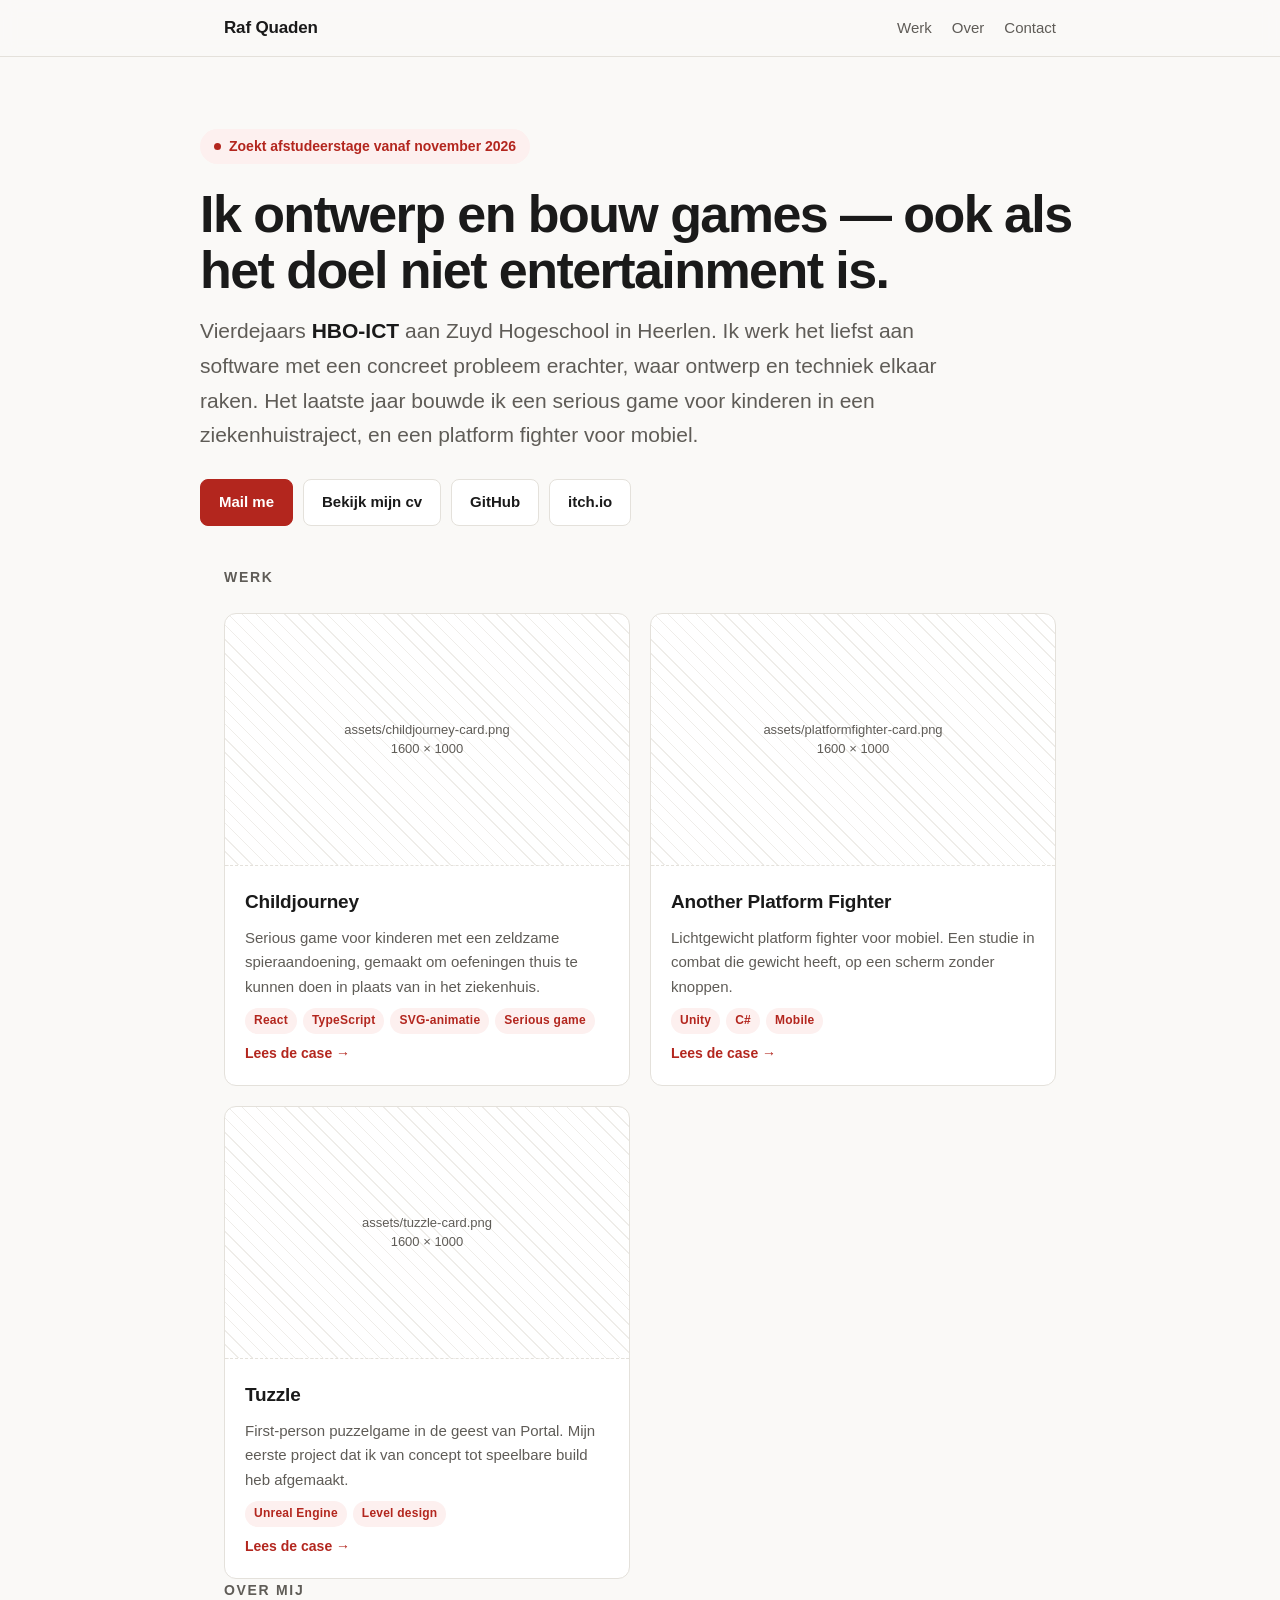
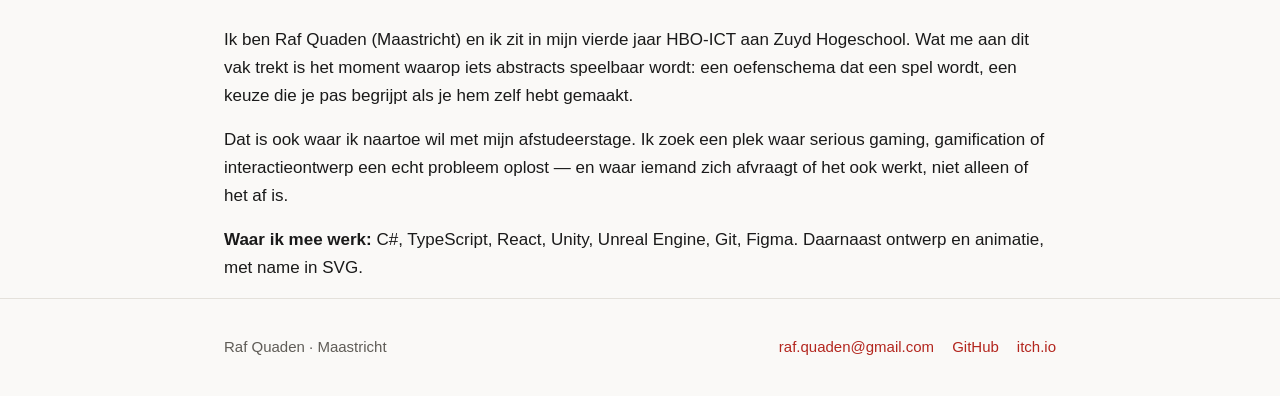
==== index.html @ 2b865ff4 "initial commit" ====
<!DOCTYPE html>
<html lang="nl">
<head>
<meta charset="utf-8">
<meta name="viewport" content="width=device-width, initial-scale=1">
<title>Raf Quaden — game development &amp; software design</title>
<meta name="description" content="Vierdejaars HBO-ICT'er uit Maastricht. Ik ontwerp en bouw games, ook als het doel niet entertainment is. Op zoek naar een afstudeerstage vanaf november 2026.">

<!-- Social preview. Zet er een echte afbeelding in zodra je die hebt:
     <meta property="og:image" content="https://rafezak.github.io/assets/og.png"> -->
<meta property="og:title" content="Raf Quaden — game development &amp; software design">
<meta property="og:description" content="Ik ontwerp en bouw games, ook als het doel niet entertainment is.">
<meta property="og:type" content="website">

<link rel="stylesheet" href="style.css">
</head>
<body>

<header class="site-header">
  <div class="wrap">
    <a class="brand" href="index.html">Raf Quaden</a>
    <nav class="nav">
      <a href="#werk">Werk</a>
      <a href="#over">Over</a>
      <a href="#contact">Contact</a>
    </nav>
  </div>
</header>

<main>

  <!-- ============ HERO ============ -->
  <div class="wrap hero">
    <div class="status">Zoekt afstudeerstage vanaf november 2026</div>
    <h1>Ik ontwerp en bouw games — ook als het doel niet entertainment is.</h1>
    <p class="lead">
      Vierdejaars <strong>HBO-ICT</strong> aan Zuyd Hogeschool in Heerlen. Ik werk het liefst
      aan software met een concreet probleem erachter, waar ontwerp en techniek elkaar raken.
      Het laatste jaar bouwde ik een serious game voor kinderen in een ziekenhuistraject,
      en een platform fighter voor mobiel.
    </p>
    <div class="actions">
      <a class="btn btn--primary" href="mailto:raf.quaden@gmail.com">Mail me</a>
      <a class="btn" href="assets/CV-Raf-Quaden.pdf">Bekijk mijn cv</a>
      <a class="btn" href="https://github.com/rafezak">GitHub</a>
      <a class="btn" href="https://rafezak.itch.io">itch.io</a>
    </div>
  </div>

  <!-- ============ WERK ============ -->
  <section class="wrap" id="werk">
    <h2>Werk</h2>
    <div class="cards">

      <a class="card" href="childjourney.html">
        <!-- Vervang deze div door: <img src="assets/childjourney-card.png" alt="..."> -->
        <div class="ph ph--card">assets/childjourney-card.png<br>1600 × 1000</div>
        <div class="card__body">
          <div class="card__title">Childjourney</div>
          <p class="card__desc">
            Serious game voor kinderen met een zeldzame spieraandoening, gemaakt om
            oefeningen thuis te kunnen doen in plaats van in het ziekenhuis.
          </p>
          <div class="tags">
            <span class="tag">React</span>
            <span class="tag">TypeScript</span>
            <span class="tag">SVG-animatie</span>
            <span class="tag">Serious game</span>
          </div>
          <div class="card__more">Lees de case →</div>
        </div>
      </a>

      <a class="card" href="platform-fighter.html">
        <div class="ph ph--card">assets/platformfighter-card.png<br>1600 × 1000</div>
        <div class="card__body">
          <div class="card__title">Another Platform Fighter</div>
          <p class="card__desc">
            Lichtgewicht platform fighter voor mobiel. Een studie in combat die gewicht
            heeft, op een scherm zonder knoppen.
          </p>
          <div class="tags">
            <span class="tag">Unity</span>
            <span class="tag">C#</span>
            <span class="tag">Mobile</span>
          </div>
          <div class="card__more">Lees de case →</div>
        </div>
      </a>

      <a class="card" href="tuzzle.html">
        <div class="ph ph--card">assets/tuzzle-card.png<br>1600 × 1000</div>
        <div class="card__body">
          <div class="card__title">Tuzzle</div>
          <p class="card__desc">
            First-person puzzelgame in de geest van Portal. Mijn eerste project dat ik
            van concept tot speelbare build heb afgemaakt.
          </p>
          <div class="tags">
            <span class="tag">Unreal Engine</span>
            <span class="tag">Level design</span>
          </div>
          <div class="card__more">Lees de case →</div>
        </div>
      </a>

    </div>
  </section>

  <!-- ============ OVER ============ -->
  <section class="wrap" id="over">
    <h2>Over mij</h2>
    <div class="prose" style="padding-bottom:0">
      <p>
        Ik ben Raf Quaden (Maastricht) en ik zit in mijn vierde jaar HBO-ICT aan Zuyd
        Hogeschool. Wat me aan dit vak trekt is het moment waarop iets abstracts speelbaar
        wordt: een oefenschema dat een spel wordt, een keuze die je pas begrijpt als je hem
        zelf hebt gemaakt.
      </p>
      <p>
        Dat is ook waar ik naartoe wil met mijn afstudeerstage. Ik zoek een plek waar
        serious gaming, gamification of interactieontwerp een echt probleem oplost — en
        waar iemand zich afvraagt of het ook werkt, niet alleen of het af is.
      </p>
      <p>
        <strong>Waar ik mee werk:</strong> C#, TypeScript, React, Unity, Unreal Engine, Git,
        Figma. Daarnaast ontwerp en animatie, met name in SVG.
      </p>
    </div>
  </section>

</main>

<footer class="site-footer" id="contact">
  <div class="wrap">
    <div>Raf Quaden · Maastricht</div>
    <div class="links">
      <a href="mailto:raf.quaden@gmail.com">raf.quaden@gmail.com</a>
      <a href="https://github.com/rafezak">GitHub</a>
      <a href="https://rafezak.itch.io">itch.io</a>
    </div>
  </div>
</footer>

</body>
</html>
---- style.css ----
/* ============================================================
   Portfolio Raf Quaden — gedeelde stylesheet
   Eén bestand, geen dependencies. Kleuren zitten in de tokens
   hieronder; pas die aan en de hele site verandert mee.
   ============================================================ */

:root{
  --bg:        #faf9f7;
  --surface:   #ffffff;
  --ink:       #1a1a1a;
  --muted:     #5f5c57;
  --line:      #e4e1db;
  --accent:    #b3261e;
  --accent-bg: #fdf0ef;
  --radius:    12px;
  --maxw:      880px;
}

@media (prefers-color-scheme: dark){
  :root{
    --bg:        #131416;
    --surface:   #1b1d20;
    --ink:       #ecebe8;
    --muted:     #9d9a94;
    --line:      #2c2f34;
    --accent:    #ef7167;
    --accent-bg: #2a1d1c;
  }
  /* Wit op dit rood leest te licht; donkere tekst geeft veel meer contrast. */
  .btn--primary,
  .btn--primary:hover{ color:#17181a; }
}

*,*::before,*::after{ box-sizing:border-box; }

html{ scroll-behavior:smooth; }

body{
  margin:0;
  background:var(--bg);
  color:var(--ink);
  font:17px/1.65 -apple-system, BlinkMacSystemFont, "Segoe UI", Inter, Roboto, sans-serif;
  -webkit-font-smoothing:antialiased;
}

.wrap{ max-width:var(--maxw); margin:0 auto; padding:0 24px; }

a{ color:var(--accent); text-decoration:none; }
a:hover{ text-decoration:underline; }

img{ max-width:100%; display:block; }

/* ---------------- header ---------------- */

.site-header{
  border-bottom:1px solid var(--line);
  position:sticky; top:0; z-index:10;
  background:color-mix(in srgb, var(--bg) 88%, transparent);
  backdrop-filter:blur(8px);
}
.site-header .wrap{
  display:flex; align-items:center; justify-content:space-between;
  gap:16px; padding-top:14px; padding-bottom:14px;
}
.brand{ font-weight:700; color:var(--ink); letter-spacing:-.01em; }
.brand:hover{ text-decoration:none; color:var(--accent); }
.nav{ display:flex; gap:20px; font-size:15px; }
.nav a{ color:var(--muted); }
.nav a:hover{ color:var(--accent); text-decoration:none; }

/* ---------------- hero ---------------- */

.hero{ padding:72px 0 40px; }
.hero h1{
  font-size:clamp(34px,6vw,52px); line-height:1.08;
  letter-spacing:-.03em; margin:0 0 16px;
}
.hero .lead{
  font-size:clamp(18px,2.4vw,21px); color:var(--muted);
  max-width:38em; margin:0 0 26px;
}
.hero .lead strong{ color:var(--ink); font-weight:600; }

.status{
  display:inline-flex; align-items:center; gap:8px;
  background:var(--accent-bg); color:var(--accent);
  border-radius:100px; padding:6px 14px;
  font-size:14px; font-weight:600; margin-bottom:22px;
}
.status::before{
  content:""; width:7px; height:7px; border-radius:50%;
  background:var(--accent); flex-shrink:0;
}

.actions{ display:flex; flex-wrap:wrap; gap:10px; }
.btn{
  display:inline-block; padding:10px 18px; border-radius:8px;
  font-size:15px; font-weight:600; border:1px solid var(--line);
  color:var(--ink); background:var(--surface);
}
.btn:hover{ border-color:var(--accent); color:var(--accent); text-decoration:none; }
.btn--primary{ background:var(--accent); border-color:var(--accent); color:#fff; }
.btn--primary:hover{ color:#fff; opacity:.9; }

/* ---------------- sections ---------------- */

section{ padding:56px 0; }
section > h2{
  font-size:14px; text-transform:uppercase; letter-spacing:.12em;
  color:var(--muted); font-weight:700; margin:0 0 24px;
}

/* ---------------- project cards ---------------- */

.cards{ display:grid; gap:20px; }
@media(min-width:720px){ .cards{ grid-template-columns:repeat(2,1fr); } }

.card{
  background:var(--surface); border:1px solid var(--line);
  border-radius:var(--radius); overflow:hidden;
  display:flex; flex-direction:column;
  transition:border-color .15s ease, transform .15s ease;
}
.card:hover{ border-color:var(--accent); transform:translateY(-2px); text-decoration:none; }
.card__body{ padding:20px; display:flex; flex-direction:column; gap:8px; flex:1; }
.card__title{ font-size:19px; font-weight:700; color:var(--ink); letter-spacing:-.01em; }
.card:hover .card__title{ color:var(--accent); }
.card__desc{ font-size:15px; color:var(--muted); flex:1; margin:0; }
.card__more{ font-size:14px; font-weight:600; color:var(--accent); }

.tags{ display:flex; flex-wrap:wrap; gap:6px; }
.tag{
  font-size:12px; font-weight:600; letter-spacing:.02em;
  padding:3px 9px; border-radius:100px;
  background:var(--accent-bg); color:var(--accent);
}

/* ---------------- image placeholders ---------------- */
/* Vervang <div class="ph"> door <img src="assets/...">           */
/* De aspect-ratio blijft gelijk, dus je layout verspringt niet.  */

.ph{
  background:
    repeating-linear-gradient(45deg,
      transparent, transparent 9px,
      color-mix(in srgb, var(--line) 60%, transparent) 9px,
      color-mix(in srgb, var(--line) 60%, transparent) 10px);
  border:1px dashed var(--line);
  display:flex; align-items:center; justify-content:center;
  text-align:center; padding:16px;
  color:var(--muted); font-size:13px; line-height:1.4;
}
.ph--card{ aspect-ratio:16/10; border:none; border-bottom:1px dashed var(--line); }
.ph--hero{ aspect-ratio:16/9; border-radius:var(--radius); margin:0 0 12px; }
.ph--wide{ aspect-ratio:2/1;  border-radius:var(--radius); margin:0 0 12px; }

figure{ margin:32px 0; }
figcaption{ font-size:14px; color:var(--muted); margin-top:8px; }

/* ---------------- case pages ---------------- */

.case-header{ padding:56px 0 8px; }
.back{ font-size:15px; color:var(--muted); display:inline-block; margin-bottom:24px; }
.back:hover{ color:var(--accent); text-decoration:none; }
.case-header h1{
  font-size:clamp(30px,5vw,44px); line-height:1.1;
  letter-spacing:-.03em; margin:0 0 12px;
}
.case-header .sub{ font-size:19px; color:var(--muted); margin:0 0 28px; max-width:40em; }

.meta{
  display:grid; gap:16px; padding:22px 0;
  border-top:1px solid var(--line); border-bottom:1px solid var(--line);
  margin-bottom:40px;
}
@media(min-width:640px){ .meta{ grid-template-columns:repeat(4,1fr); } }
.meta dt{
  font-size:12px; text-transform:uppercase; letter-spacing:.1em;
  color:var(--muted); font-weight:700; margin-bottom:4px;
}
.meta dd{ margin:0; font-size:15px; }

.prose{ padding-bottom:56px; }
.prose h2{
  font-size:24px; letter-spacing:-.02em;
  margin:44px 0 12px; padding-top:4px;
}
.prose h2:first-child{ margin-top:0; }
.prose p{ margin:0 0 16px; }
.prose ul{ margin:0 0 16px; padding-left:20px; }
.prose li{ margin-bottom:6px; }
.prose strong{ font-weight:600; }

.callout{
  background:var(--surface); border:1px solid var(--line);
  border-left:3px solid var(--accent);
  border-radius:0 var(--radius) var(--radius) 0;
  padding:18px 20px; margin:28px 0;
  font-size:16px;
}
.callout p:last-child{ margin-bottom:0; }

/* ---------------- pager ---------------- */

.pager{
  display:flex; justify-content:space-between; gap:16px;
  border-top:1px solid var(--line); padding:28px 0 0; margin-bottom:56px;
  font-size:15px; font-weight:600;
}
.pager span{ color:var(--muted); font-weight:400; }

/* ---------------- footer ---------------- */

.site-footer{
  border-top:1px solid var(--line);
  padding:36px 0; font-size:15px; color:var(--muted);
}
.site-footer .wrap{
  display:flex; flex-wrap:wrap; gap:12px 24px;
  align-items:center; justify-content:space-between;
}
.site-footer .links{ display:flex; flex-wrap:wrap; gap:18px; }
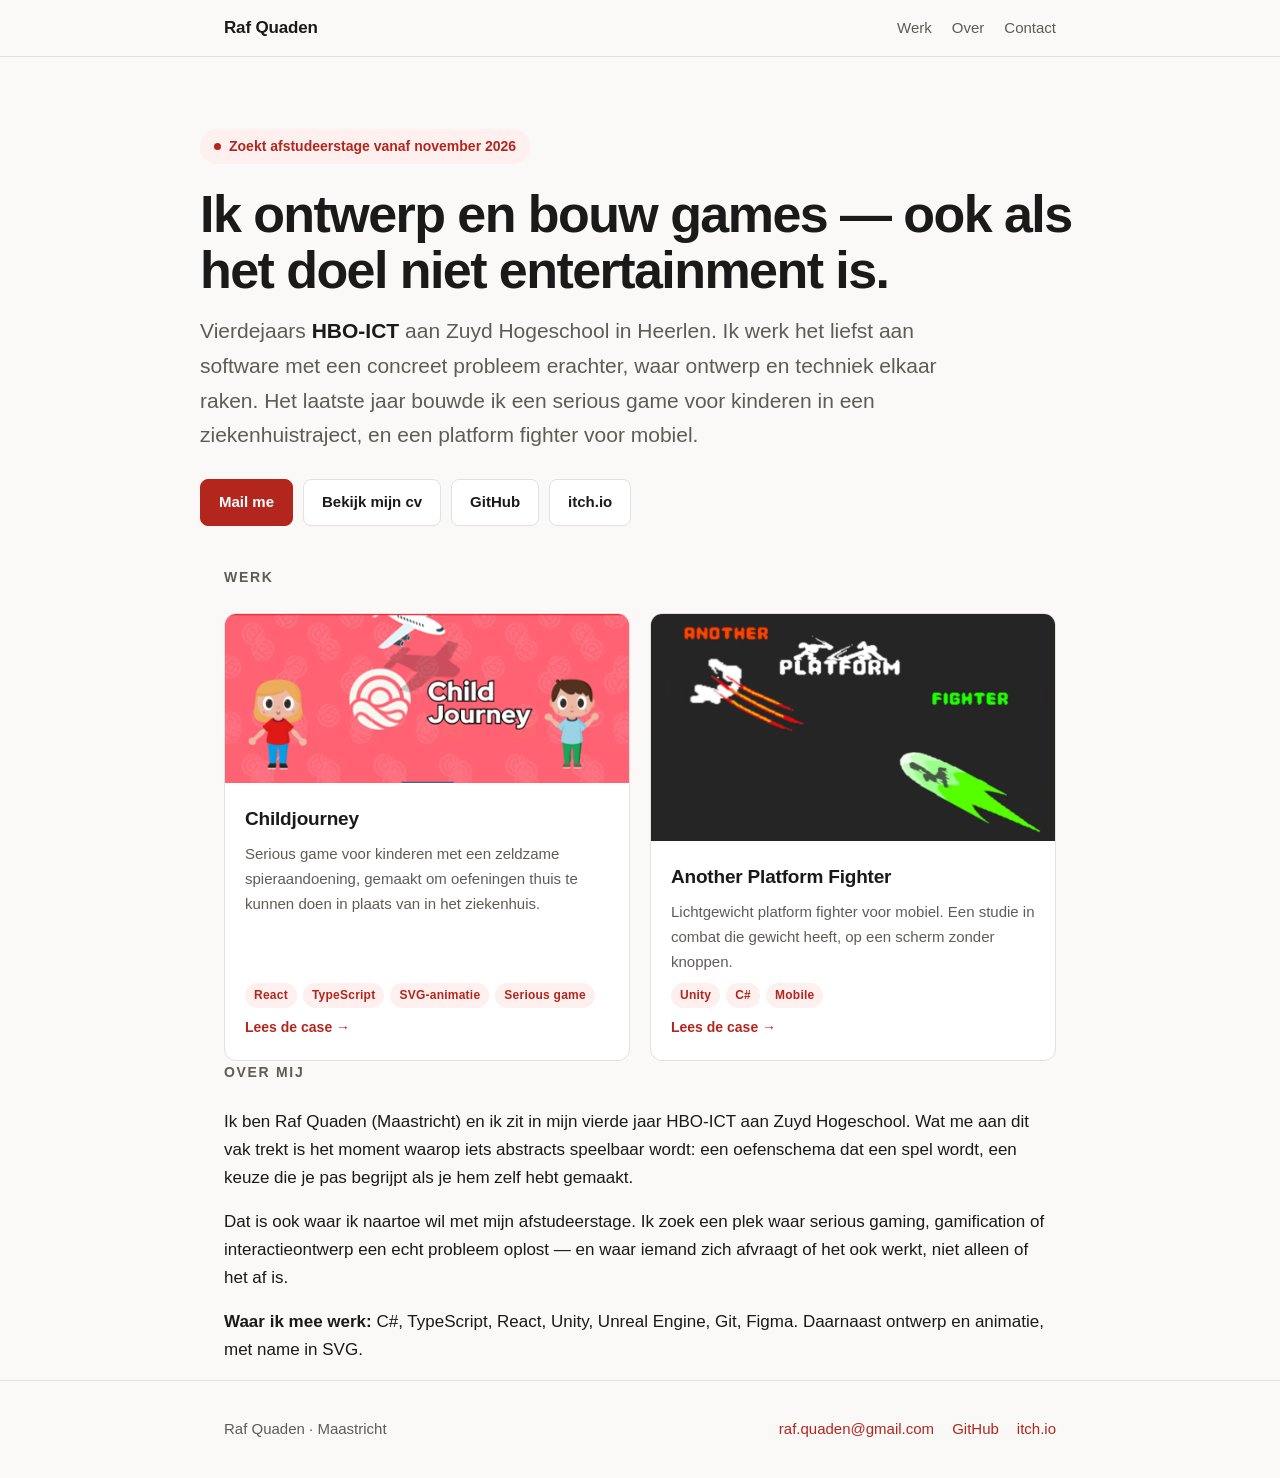
==== commit d2b16f88: "Voeg game-assets toe en werk case pages + homepage bij - childjourney.html: worldanim.svg + hover-an" ====
--- a/index.html
+++ b/index.html
@@ -53,8 +53,7 @@
     <div class="cards">
 
       <a class="card" href="childjourney.html">
-        <!-- Vervang deze div door: <img src="assets/childjourney-card.png" alt="..."> -->
-        <div class="ph ph--card">assets/childjourney-card.png<br>1600 × 1000</div>
+        <img class="card__img" src="svg/Screenshot%202026-08-30%20130028.png" alt="Screenshot van Childjourney">
         <div class="card__body">
           <div class="card__title">Childjourney</div>
           <p class="card__desc">
@@ -72,7 +71,7 @@
       </a>
 
       <a class="card" href="platform-fighter.html">
-        <div class="ph ph--card">assets/platformfighter-card.png<br>1600 × 1000</div>
+        <img class="card__img" src="svg/Screenshot%202026-08-30%20125802.png" alt="Screenshot van Another Platform Fighter">
         <div class="card__body">
           <div class="card__title">Another Platform Fighter</div>
           <p class="card__desc">
@@ -83,22 +82,6 @@
             <span class="tag">Unity</span>
             <span class="tag">C#</span>
             <span class="tag">Mobile</span>
-          </div>
-          <div class="card__more">Lees de case →</div>
-        </div>
-      </a>
-
-      <a class="card" href="tuzzle.html">
-        <div class="ph ph--card">assets/tuzzle-card.png<br>1600 × 1000</div>
-        <div class="card__body">
-          <div class="card__title">Tuzzle</div>
-          <p class="card__desc">
-            First-person puzzelgame in de geest van Portal. Mijn eerste project dat ik
-            van concept tot speelbare build heb afgemaakt.
-          </p>
-          <div class="tags">
-            <span class="tag">Unreal Engine</span>
-            <span class="tag">Level design</span>
           </div>
           <div class="card__more">Lees de case →</div>
         </div>
--- a/style.css
+++ b/style.css
@@ -122,6 +122,7 @@
   transition:border-color .15s ease, transform .15s ease;
 }
 .card:hover{ border-color:var(--accent); transform:translateY(-2px); text-decoration:none; }
+.card__img{ display:block; width:100%; height:auto; }
 .card__body{ padding:20px; display:flex; flex-direction:column; gap:8px; flex:1; }
 .card__title{ font-size:19px; font-weight:700; color:var(--ink); letter-spacing:-.01em; }
 .card:hover .card__title{ color:var(--accent); }
@@ -154,7 +155,47 @@
 .ph--hero{ aspect-ratio:16/9; border-radius:var(--radius); margin:0 0 12px; }
 .ph--wide{ aspect-ratio:2/1;  border-radius:var(--radius); margin:0 0 12px; }
 
+/* ---------------- video embed (case-page hero) ---------------- */
+
+.video-embed{
+  position:relative; aspect-ratio:16/9; border-radius:var(--radius);
+  overflow:hidden; margin:0 0 12px;
+  background:#000; border:1px solid var(--line);
+}
+.video-embed iframe{
+  position:absolute; inset:0; width:100%; height:100%; border:0; display:block;
+}
+
+/* ---------------- childjourney hero ---------------- */
+/* worldanim.svg als achtergrond, playerfinal.svg (inline, i.p.v. <img>) aan
+   de zijkant zodat de ingebouwde animatie op hover kan worden getriggerd. */
+
+.cj-hero{
+  position:relative; aspect-ratio:16/9; border-radius:var(--radius);
+  overflow:hidden; margin:0 0 12px;
+  background:var(--surface); border:1px solid var(--line);
+}
+.cj-hero__bg{
+  position:absolute; inset:0;
+  width:100%; height:100%; max-width:none; object-fit:cover;
+  pointer-events:none; /* puur decoratief, geen hover-gedrag van welke aard dan ook */
+  /* eigen compositing layer: het herschilderen van de player (op hover) mag
+     deze laag nooit raken, dus de achtergrondloop blijft altijd doorlopen */
+  isolation:isolate; transform:translateZ(0); backface-visibility:hidden;
+}
+.cj-hero__player{
+  position:absolute; right:5%; bottom:3%;
+  width:16%; min-width:90px; max-width:190px;
+  cursor:pointer;
+  /* zelfde truc, maar dan omgekeerd: sluit de player in zijn eigen laag op
+     zodat zijn animatie de achtergrond-laag niet kan meeslepen bij hover */
+  contain:layout style paint;
+  isolation:isolate; transform:translateZ(0); backface-visibility:hidden;
+}
+.cj-hero__player svg{ width:100%; height:auto; display:block; }
+
 figure{ margin:32px 0; }
+figure img{ border-radius:var(--radius); border:1px solid var(--line); }
 figcaption{ font-size:14px; color:var(--muted); margin-top:8px; }
 
 /* ---------------- case pages ---------------- */
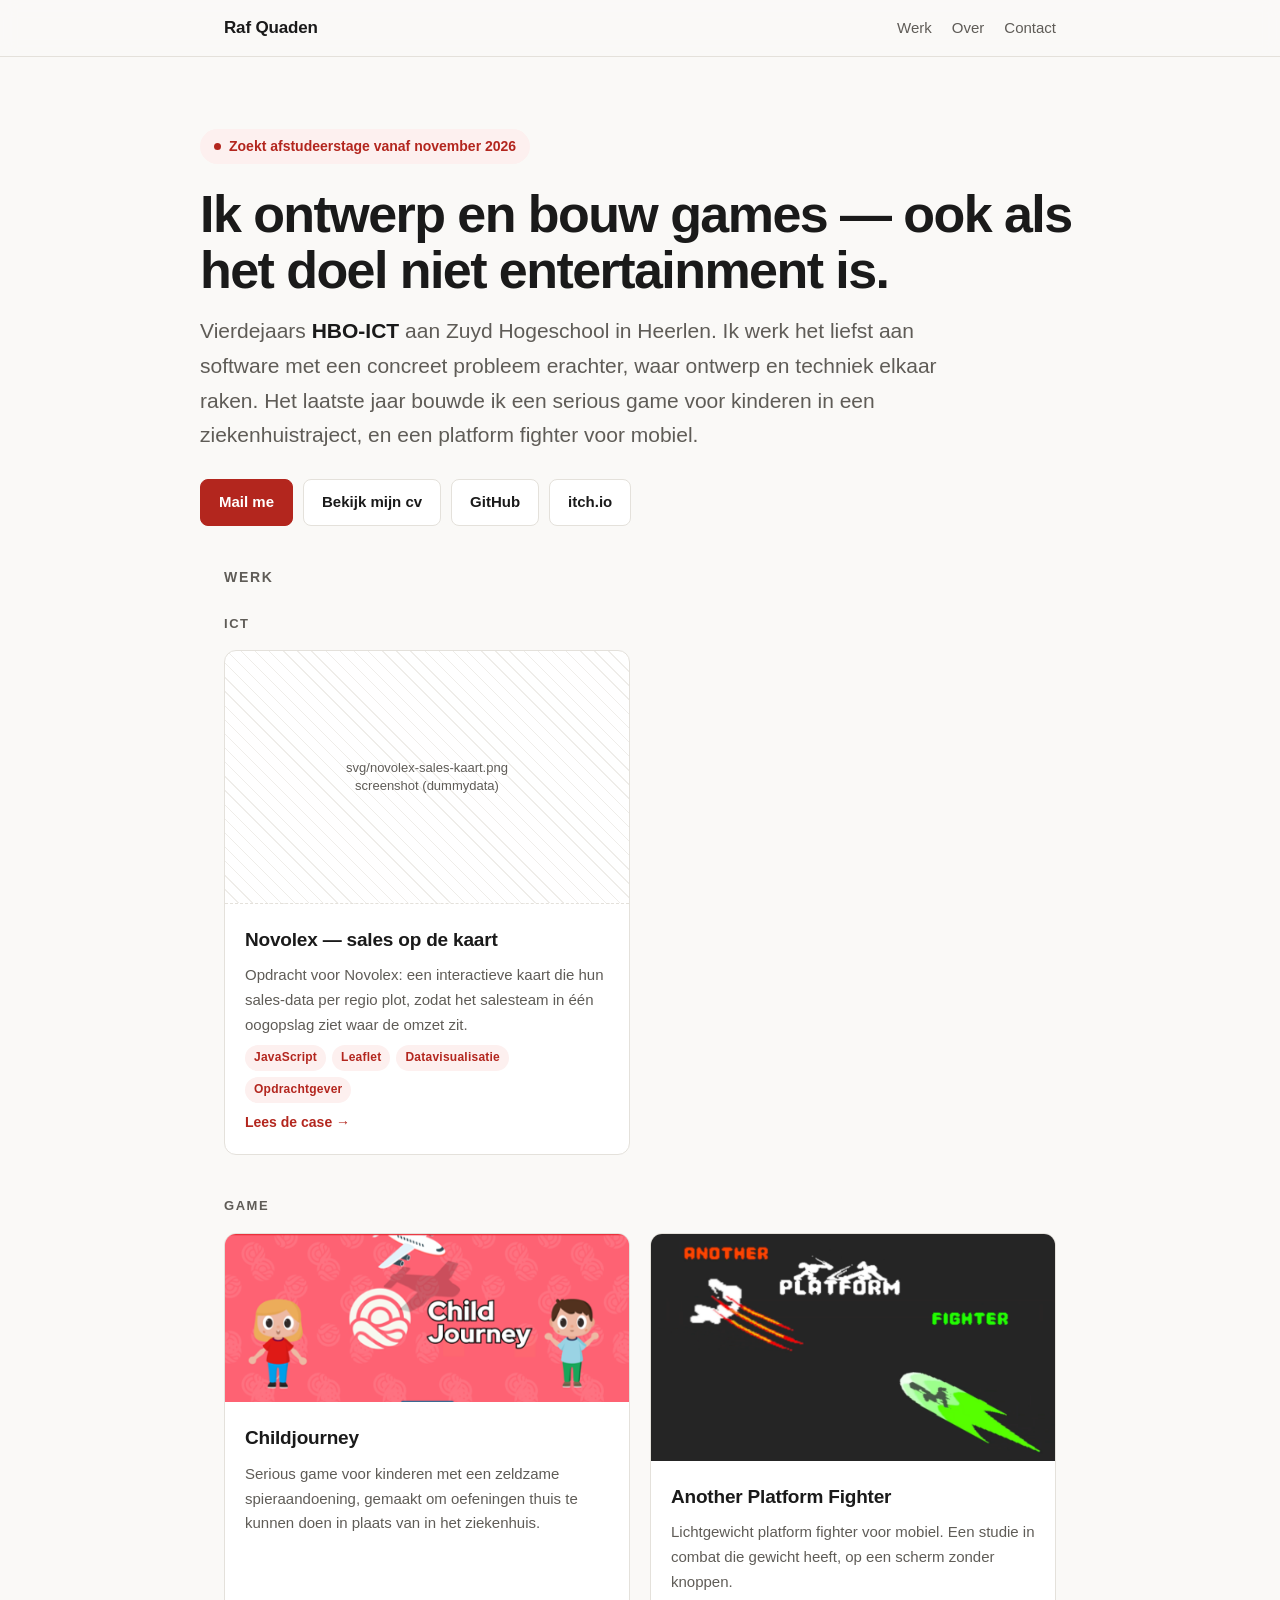
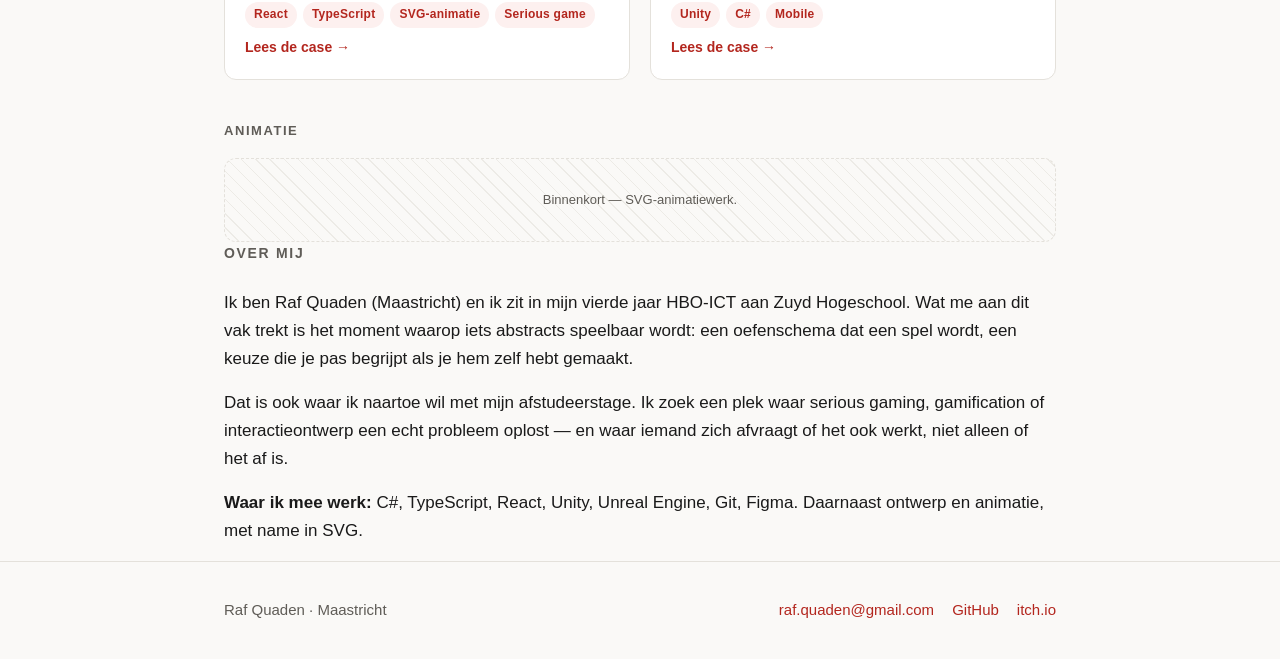
==== commit 2c06a637: "Deel werk in ICT/Game/Animatie en voeg Novolex sales-case toe Homepage: 'Werk' opgesplitst in drie g" ====
--- a/index.html
+++ b/index.html
@@ -41,7 +41,7 @@
     </p>
     <div class="actions">
       <a class="btn btn--primary" href="mailto:raf.quaden@gmail.com">Mail me</a>
-      <a class="btn" href="assets/CV-Raf-Quaden.pdf">Bekijk mijn cv</a>
+      <a class="btn" href="svg/CVRafQuaden.pdf" target="_blank" rel="noopener">Bekijk mijn cv</a>
       <a class="btn" href="https://github.com/rafezak">GitHub</a>
       <a class="btn" href="https://rafezak.itch.io">itch.io</a>
     </div>
@@ -50,44 +50,81 @@
   <!-- ============ WERK ============ -->
   <section class="wrap" id="werk">
     <h2>Werk</h2>
-    <div class="cards">
 
-      <a class="card" href="childjourney.html">
-        <img class="card__img" src="svg/Screenshot%202026-08-30%20130028.png" alt="Screenshot van Childjourney">
-        <div class="card__body">
-          <div class="card__title">Childjourney</div>
-          <p class="card__desc">
-            Serious game voor kinderen met een zeldzame spieraandoening, gemaakt om
-            oefeningen thuis te kunnen doen in plaats van in het ziekenhuis.
-          </p>
-          <div class="tags">
-            <span class="tag">React</span>
-            <span class="tag">TypeScript</span>
-            <span class="tag">SVG-animatie</span>
-            <span class="tag">Serious game</span>
+    <div class="werk-group">
+      <h3>ICT</h3>
+      <div class="cards">
+
+        <a class="card" href="novolex-sales.html">
+          <div class="ph ph--card">svg/novolex-sales-kaart.png<br>screenshot (dummydata)</div>
+          <div class="card__body">
+            <div class="card__title">Novolex — sales op de kaart</div>
+            <p class="card__desc">
+              Opdracht voor Novolex: een interactieve kaart die hun sales-data per
+              regio plot, zodat het salesteam in één oogopslag ziet waar de omzet zit.
+            </p>
+            <div class="tags">
+              <span class="tag">JavaScript</span>
+              <span class="tag">Leaflet</span>
+              <span class="tag">Datavisualisatie</span>
+              <span class="tag">Opdrachtgever</span>
+            </div>
+            <div class="card__more">Lees de case →</div>
           </div>
-          <div class="card__more">Lees de case →</div>
-        </div>
-      </a>
+        </a>
 
-      <a class="card" href="platform-fighter.html">
-        <img class="card__img" src="svg/Screenshot%202026-08-30%20125802.png" alt="Screenshot van Another Platform Fighter">
-        <div class="card__body">
-          <div class="card__title">Another Platform Fighter</div>
-          <p class="card__desc">
-            Lichtgewicht platform fighter voor mobiel. Een studie in combat die gewicht
-            heeft, op een scherm zonder knoppen.
-          </p>
-          <div class="tags">
-            <span class="tag">Unity</span>
-            <span class="tag">C#</span>
-            <span class="tag">Mobile</span>
+      </div>
+    </div>
+
+    <div class="werk-group">
+      <h3>Game</h3>
+      <div class="cards">
+
+        <a class="card" href="childjourney.html">
+          <img class="card__img" src="svg/Screenshot%202026-08-30%20130028.png" alt="Screenshot van Childjourney">
+          <div class="card__body">
+            <div class="card__title">Childjourney</div>
+            <p class="card__desc">
+              Serious game voor kinderen met een zeldzame spieraandoening, gemaakt om
+              oefeningen thuis te kunnen doen in plaats van in het ziekenhuis.
+            </p>
+            <div class="tags">
+              <span class="tag">React</span>
+              <span class="tag">TypeScript</span>
+              <span class="tag">SVG-animatie</span>
+              <span class="tag">Serious game</span>
+            </div>
+            <div class="card__more">Lees de case →</div>
           </div>
-          <div class="card__more">Lees de case →</div>
-        </div>
-      </a>
+        </a>
 
+        <a class="card" href="platform-fighter.html">
+          <img class="card__img" src="svg/Screenshot%202026-08-30%20125802.png" alt="Screenshot van Another Platform Fighter">
+          <div class="card__body">
+            <div class="card__title">Another Platform Fighter</div>
+            <p class="card__desc">
+              Lichtgewicht platform fighter voor mobiel. Een studie in combat die gewicht
+              heeft, op een scherm zonder knoppen.
+            </p>
+            <div class="tags">
+              <span class="tag">Unity</span>
+              <span class="tag">C#</span>
+              <span class="tag">Mobile</span>
+            </div>
+            <div class="card__more">Lees de case →</div>
+          </div>
+        </a>
+
+      </div>
     </div>
+
+    <div class="werk-group">
+      <h3>Animatie</h3>
+      <div class="ph" style="border-radius:var(--radius);padding:32px">
+        Binnenkort — SVG-animatiewerk.
+      </div>
+    </div>
+
   </section>
 
   <!-- ============ OVER ============ -->
--- a/style.css
+++ b/style.css
@@ -115,6 +115,15 @@
 .cards{ display:grid; gap:20px; }
 @media(min-width:720px){ .cards{ grid-template-columns:repeat(2,1fr); } }
 
+/* Werk opgedeeld in ICT / Game / Animatie: elke groep een klein label-kopje
+   in dezelfde stijl als de sectiekop, maar een niveau lager. */
+.werk-group{ margin-top:40px; }
+.werk-group:first-of-type{ margin-top:0; }
+.werk-group h3{
+  font-size:13px; text-transform:uppercase; letter-spacing:.12em;
+  color:var(--muted); font-weight:700; margin:0 0 16px;
+}
+
 .card{
   background:var(--surface); border:1px solid var(--line);
   border-radius:var(--radius); overflow:hidden;
@@ -185,7 +194,7 @@
 }
 .cj-hero__player{
   position:absolute; right:5%; bottom:3%;
-  width:16%; min-width:90px; max-width:190px;
+  width:16%; min-width:55px; max-width:160px;
   cursor:pointer;
   /* zelfde truc, maar dan omgekeerd: sluit de player in zijn eigen laag op
      zodat zijn animatie de achtergrond-laag niet kan meeslepen bij hover */
@@ -196,6 +205,11 @@
 
 figure{ margin:32px 0; }
 figure img{ border-radius:var(--radius); border:1px solid var(--line); }
+.figure-img--pixel{
+  display:block; margin:0 auto;
+  max-width:520px; width:100%;
+  image-rendering:pixelated; /* houdt de pixel-art crisp bij het opschalen */
+}
 figcaption{ font-size:14px; color:var(--muted); margin-top:8px; }
 
 /* ---------------- case pages ---------------- */
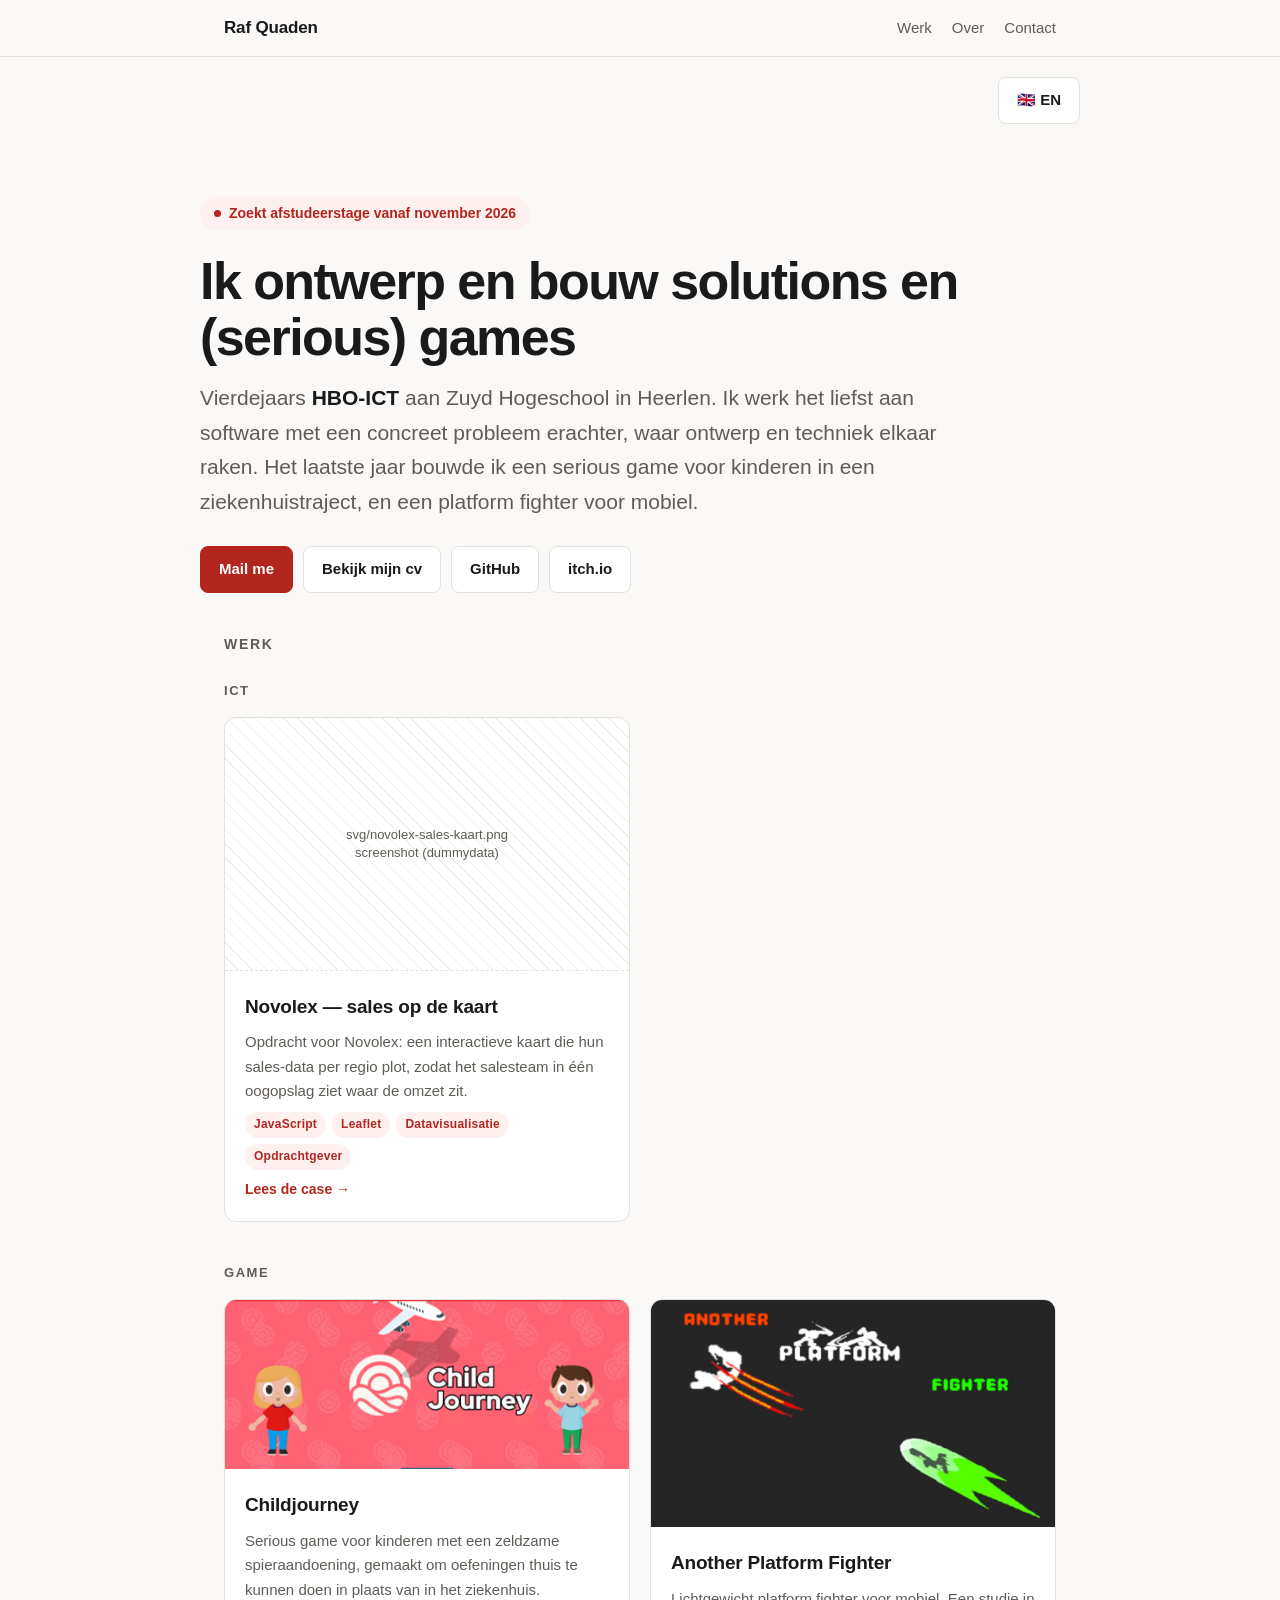
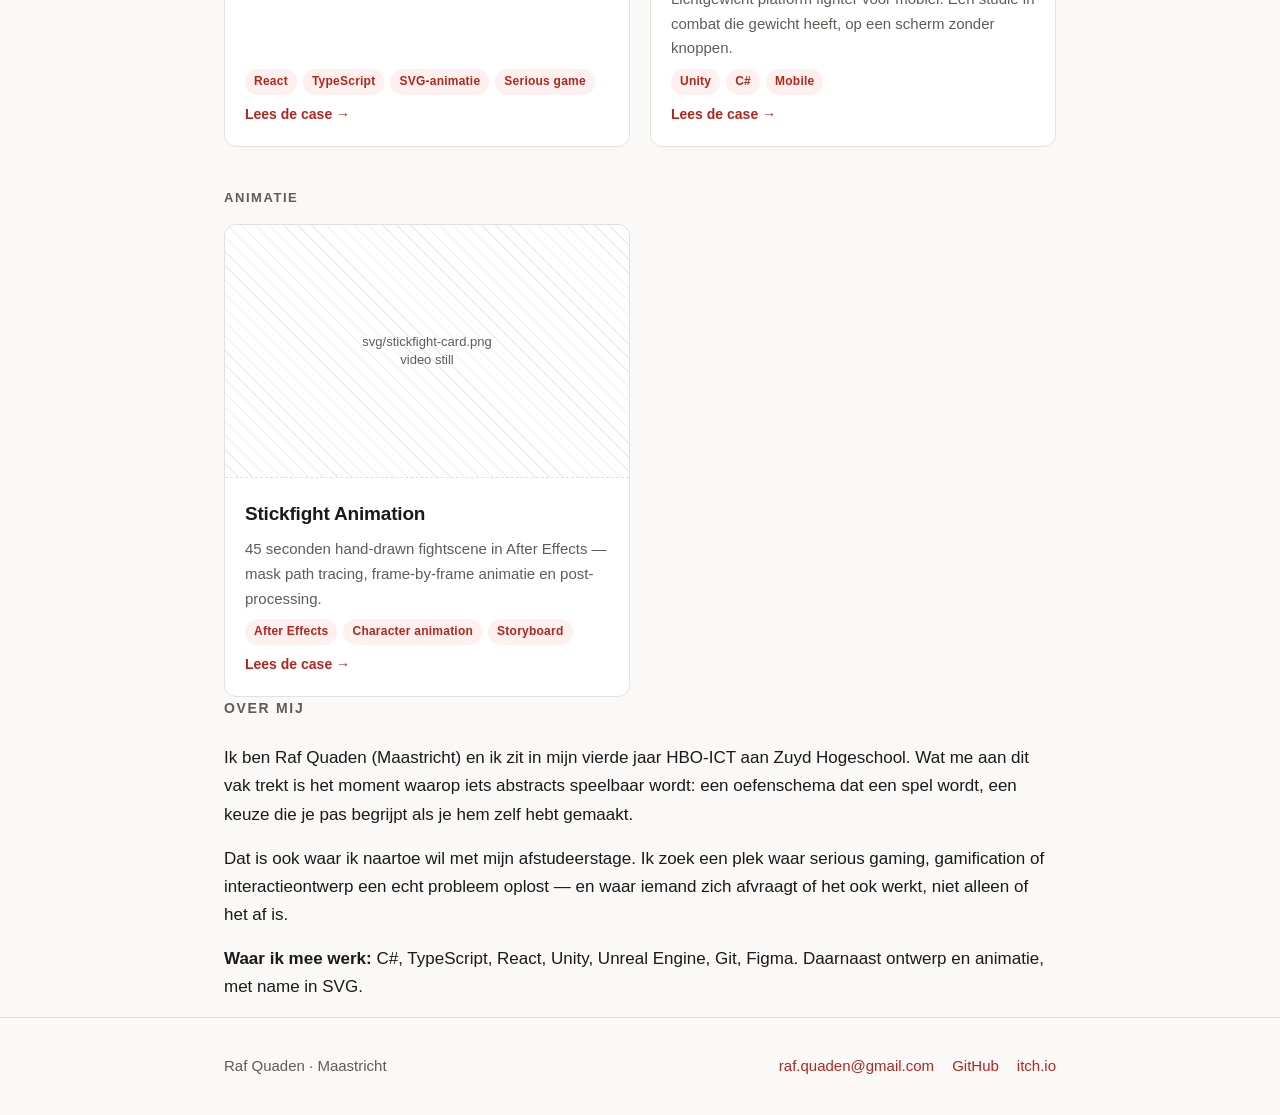
==== commit b56db022: "Voeg Stickfight Animation-pagina toe, fullscreen lightbox en tweetalige site - animation.html: nieuw" ====
--- a/index.html
+++ b/index.html
@@ -29,10 +29,14 @@
 
 <main>
 
+  <div class="wrap lang-switch">
+    <a class="btn" href="en/index.html" hreflang="en">🇬🇧 EN</a>
+  </div>
+
   <!-- ============ HERO ============ -->
   <div class="wrap hero">
     <div class="status">Zoekt afstudeerstage vanaf november 2026</div>
-    <h1>Ik ontwerp en bouw games — ook als het doel niet entertainment is.</h1>
+    <h1>Ik ontwerp en bouw solutions en (serious) games</h1>
     <p class="lead">
       Vierdejaars <strong>HBO-ICT</strong> aan Zuyd Hogeschool in Heerlen. Ik werk het liefst
       aan software met een concreet probleem erachter, waar ontwerp en techniek elkaar raken.
@@ -120,8 +124,25 @@
 
     <div class="werk-group">
       <h3>Animatie</h3>
-      <div class="ph" style="border-radius:var(--radius);padding:32px">
-        Binnenkort — SVG-animatiewerk.
+      <div class="cards">
+
+        <a class="card" href="animation.html">
+          <div class="ph ph--card">svg/stickfight-card.png<br>video still</div>
+          <div class="card__body">
+            <div class="card__title">Stickfight Animation</div>
+            <p class="card__desc">
+              45 seconden hand-drawn fightscene in After Effects — mask path tracing,
+              frame-by-frame animatie en post-processing.
+            </p>
+            <div class="tags">
+              <span class="tag">After Effects</span>
+              <span class="tag">Character animation</span>
+              <span class="tag">Storyboard</span>
+            </div>
+            <div class="card__more">Lees de case →</div>
+          </div>
+        </a>
+
       </div>
     </div>
 
--- a/style.css
+++ b/style.css
@@ -64,9 +64,19 @@
 }
 .brand{ font-weight:700; color:var(--ink); letter-spacing:-.01em; }
 .brand:hover{ text-decoration:none; color:var(--accent); }
-.nav{ display:flex; gap:20px; font-size:15px; }
+.nav{ display:flex; align-items:center; gap:20px; font-size:15px; }
 .nav a{ color:var(--muted); }
 .nav a:hover{ color:var(--accent); text-decoration:none; }
+
+/* ---------------- language switch ---------------- */
+/* Onder de navbar, boven aan de content (in dezelfde .wrap-kolom, niet
+   edge-to-edge zoals de header). Hergebruikt bewust de .btn-vormtaal —
+   rand, padding, ronde hoeken, hover-kleur — dezelfde affordance-signalen
+   als "Bekijk mijn cv" / "GitHub" elders op de site, zodat meteen duidelijk
+   is dat dit klikbaar is, zonder een nieuw visueel patroon te verzinnen. */
+
+.lang-switch{ display:flex; justify-content:flex-end; padding:20px 0 0; }
+.lang-switch .btn{ display:inline-flex; align-items:center; gap:6px; }
 
 /* ---------------- hero ---------------- */
 
@@ -174,6 +184,10 @@
 .video-embed iframe{
   position:absolute; inset:0; width:100%; height:100%; border:0; display:block;
 }
+.video-embed video{
+  position:absolute; inset:0; width:100%; height:100%;
+  object-fit:contain; background:#000;
+}
 
 /* ---------------- childjourney hero ---------------- */
 /* worldanim.svg als achtergrond, playerfinal.svg (inline, i.p.v. <img>) aan
@@ -275,3 +289,41 @@
   align-items:center; justify-content:space-between;
 }
 .site-footer .links{ display:flex; flex-wrap:wrap; gap:18px; }
+
+/* ---------------- zoomable screenshots (lightbox) ---------------- */
+/* js/lightbox.js wrapt elke <img class="zoomable"> hierin en voegt de
+   knop toe; hier staat alleen de styling. */
+
+.zoomable-wrap{ position:relative; display:block; }
+.zoomable-btn{
+  position:absolute; right:10px; bottom:10px;
+  display:flex; align-items:center; justify-content:center;
+  width:34px; height:34px; border-radius:8px;
+  border:1px solid color-mix(in srgb, #fff 20%, transparent);
+  background:color-mix(in srgb, #000 55%, transparent);
+  color:#fff; cursor:pointer; opacity:.85;
+  transition:opacity .15s ease, background .15s ease;
+}
+.zoomable-btn:hover{ opacity:1; background:color-mix(in srgb, #000 72%, transparent); }
+
+.lightbox{ position:fixed; inset:0; z-index:200; display:flex; }
+.lightbox[hidden]{ display:none; }
+.lightbox__backdrop{
+  position:absolute; inset:0;
+  background:color-mix(in srgb, #000 82%, transparent);
+}
+.lightbox__img{
+  position:relative; z-index:1; margin:auto;
+  max-width:94vw; max-height:92vh;
+  border-radius:var(--radius);
+  box-shadow:0 24px 60px color-mix(in srgb, #000 45%, transparent);
+}
+.lightbox__close{
+  position:absolute; top:16px; right:16px; z-index:2;
+  display:flex; align-items:center; justify-content:center;
+  width:38px; height:38px; border-radius:8px;
+  border:1px solid color-mix(in srgb, #fff 25%, transparent);
+  background:color-mix(in srgb, #000 55%, transparent); color:#fff;
+  font-size:18px; line-height:1; cursor:pointer;
+}
+.lightbox__close:hover{ background:color-mix(in srgb, #000 75%, transparent); }
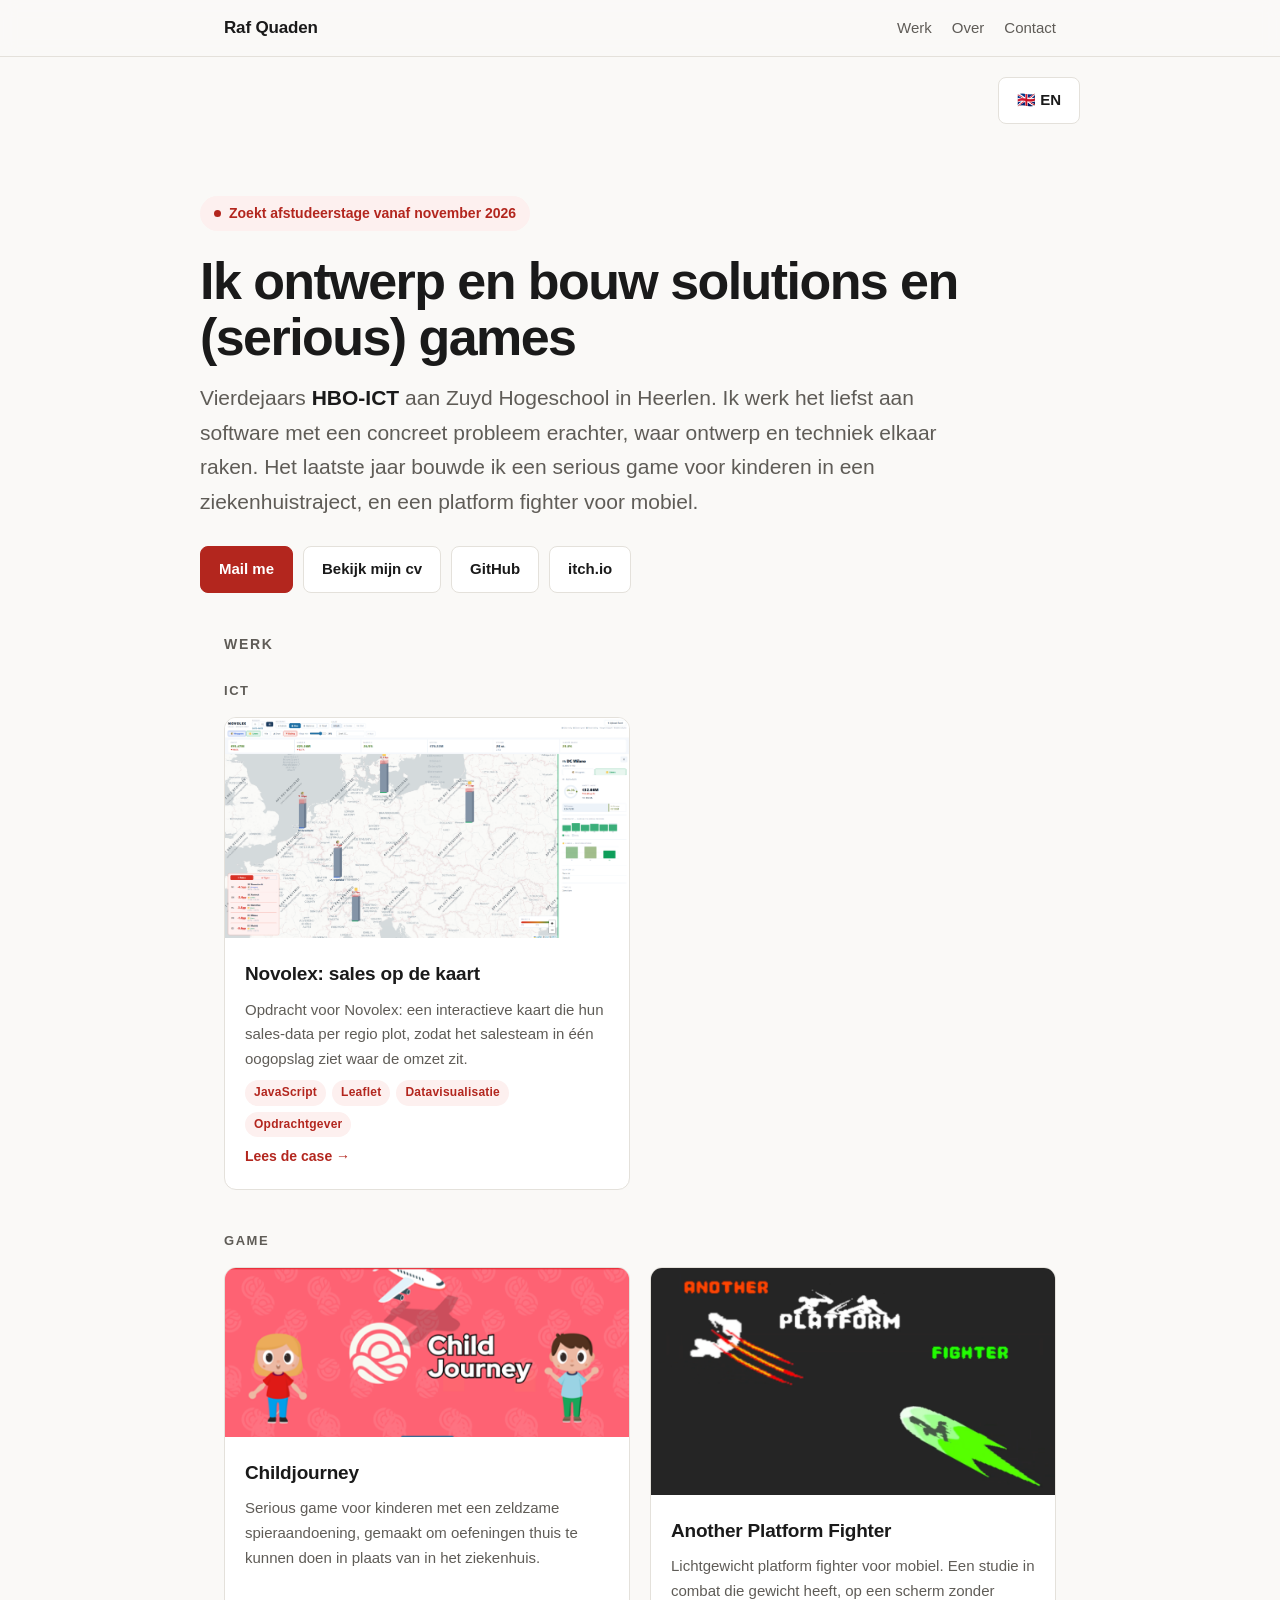
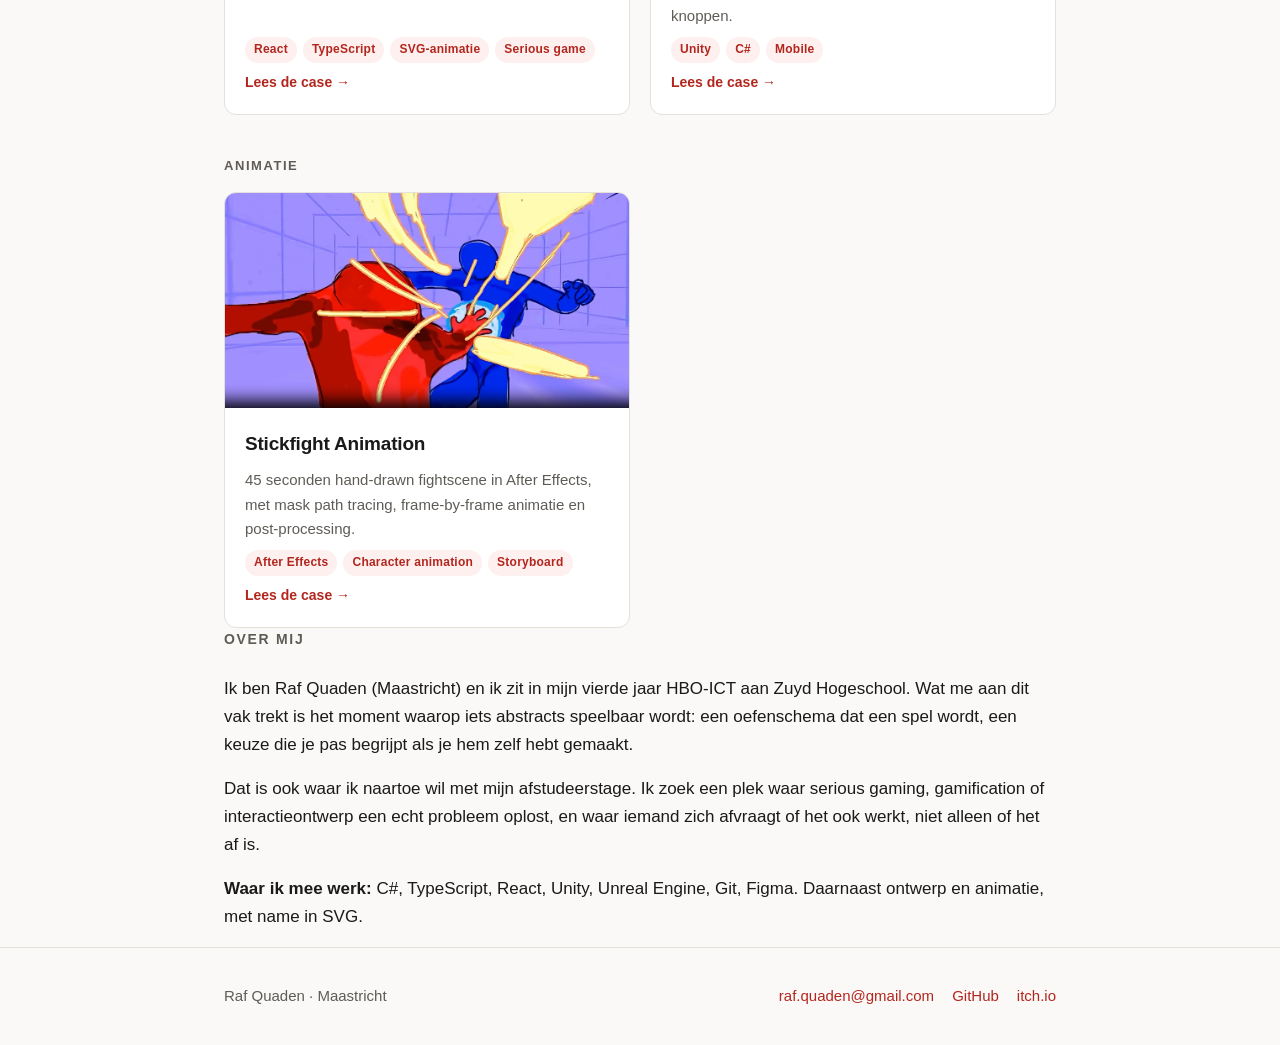
==== commit ff20a206: "Vervang em-dash door normale interpunctie, echte kaartpreviews - Alle "—" op de site (NL en EN) hers" ====
--- a/index.html
+++ b/index.html
@@ -3,12 +3,12 @@
 <head>
 <meta charset="utf-8">
 <meta name="viewport" content="width=device-width, initial-scale=1">
-<title>Raf Quaden — game development &amp; software design</title>
+<title>Raf Quaden · game development &amp; software design</title>
 <meta name="description" content="Vierdejaars HBO-ICT'er uit Maastricht. Ik ontwerp en bouw games, ook als het doel niet entertainment is. Op zoek naar een afstudeerstage vanaf november 2026.">
 
 <!-- Social preview. Zet er een echte afbeelding in zodra je die hebt:
      <meta property="og:image" content="https://rafezak.github.io/assets/og.png"> -->
-<meta property="og:title" content="Raf Quaden — game development &amp; software design">
+<meta property="og:title" content="Raf Quaden · game development &amp; software design">
 <meta property="og:description" content="Ik ontwerp en bouw games, ook als het doel niet entertainment is.">
 <meta property="og:type" content="website">
 
@@ -60,9 +60,9 @@
       <div class="cards">
 
         <a class="card" href="novolex-sales.html">
-          <div class="ph ph--card">svg/novolex-sales-kaart.png<br>screenshot (dummydata)</div>
+          <img class="card__img" src="svg/Schermafbeelding%202026-08-31%20115219.png" alt="Screenshot van de Sales · Margin Map van Novolex (dummydata)">
           <div class="card__body">
-            <div class="card__title">Novolex — sales op de kaart</div>
+            <div class="card__title">Novolex: sales op de kaart</div>
             <p class="card__desc">
               Opdracht voor Novolex: een interactieve kaart die hun sales-data per
               regio plot, zodat het salesteam in één oogopslag ziet waar de omzet zit.
@@ -127,11 +127,11 @@
       <div class="cards">
 
         <a class="card" href="animation.html">
-          <div class="ph ph--card">svg/stickfight-card.png<br>video still</div>
+          <img class="card__img" src="svg/Screenshot%202026-09-03%20153212.png"  alt="Still uit de Stickfight-animatie">
           <div class="card__body">
             <div class="card__title">Stickfight Animation</div>
             <p class="card__desc">
-              45 seconden hand-drawn fightscene in After Effects — mask path tracing,
+              45 seconden hand-drawn fightscene in After Effects, met mask path tracing,
               frame-by-frame animatie en post-processing.
             </p>
             <div class="tags">
@@ -160,7 +160,7 @@
       </p>
       <p>
         Dat is ook waar ik naartoe wil met mijn afstudeerstage. Ik zoek een plek waar
-        serious gaming, gamification of interactieontwerp een echt probleem oplost — en
+        serious gaming, gamification of interactieontwerp een echt probleem oplost, en
         waar iemand zich afvraagt of het ook werkt, niet alleen of het af is.
       </p>
       <p>
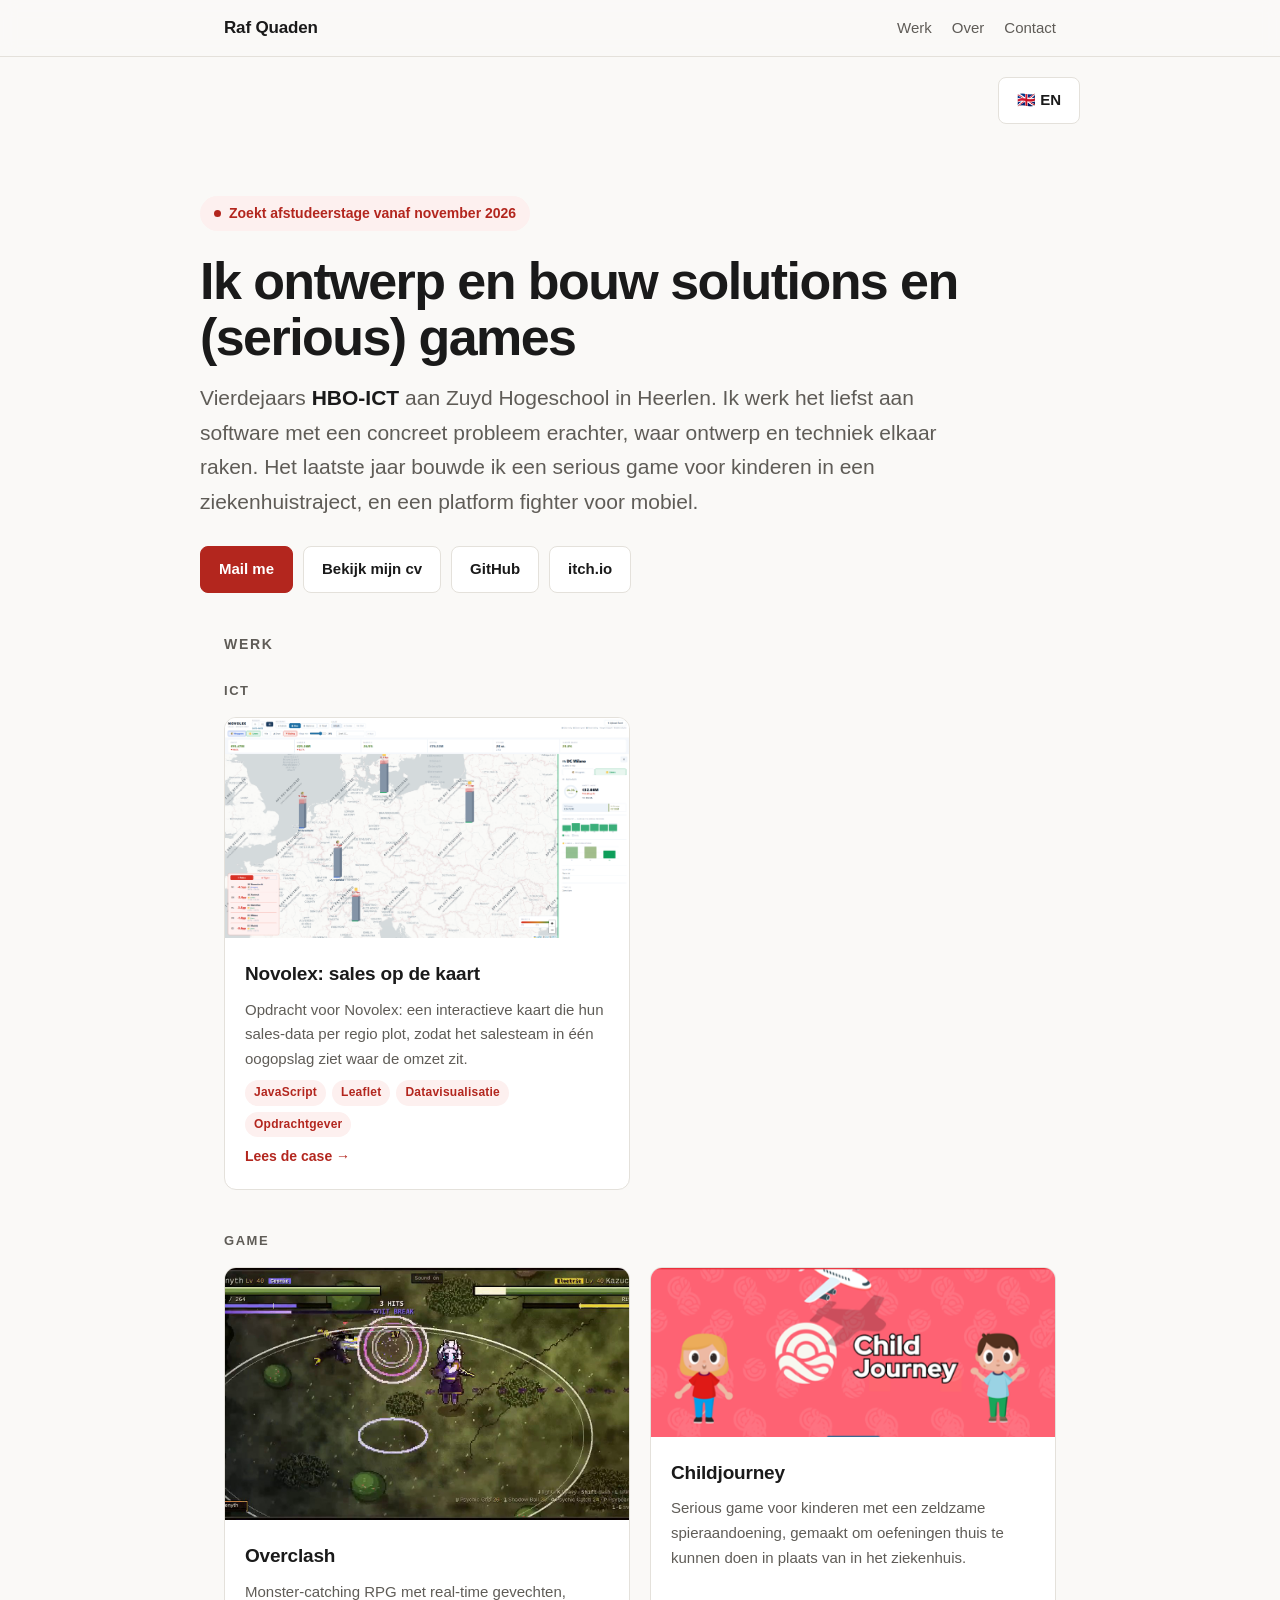
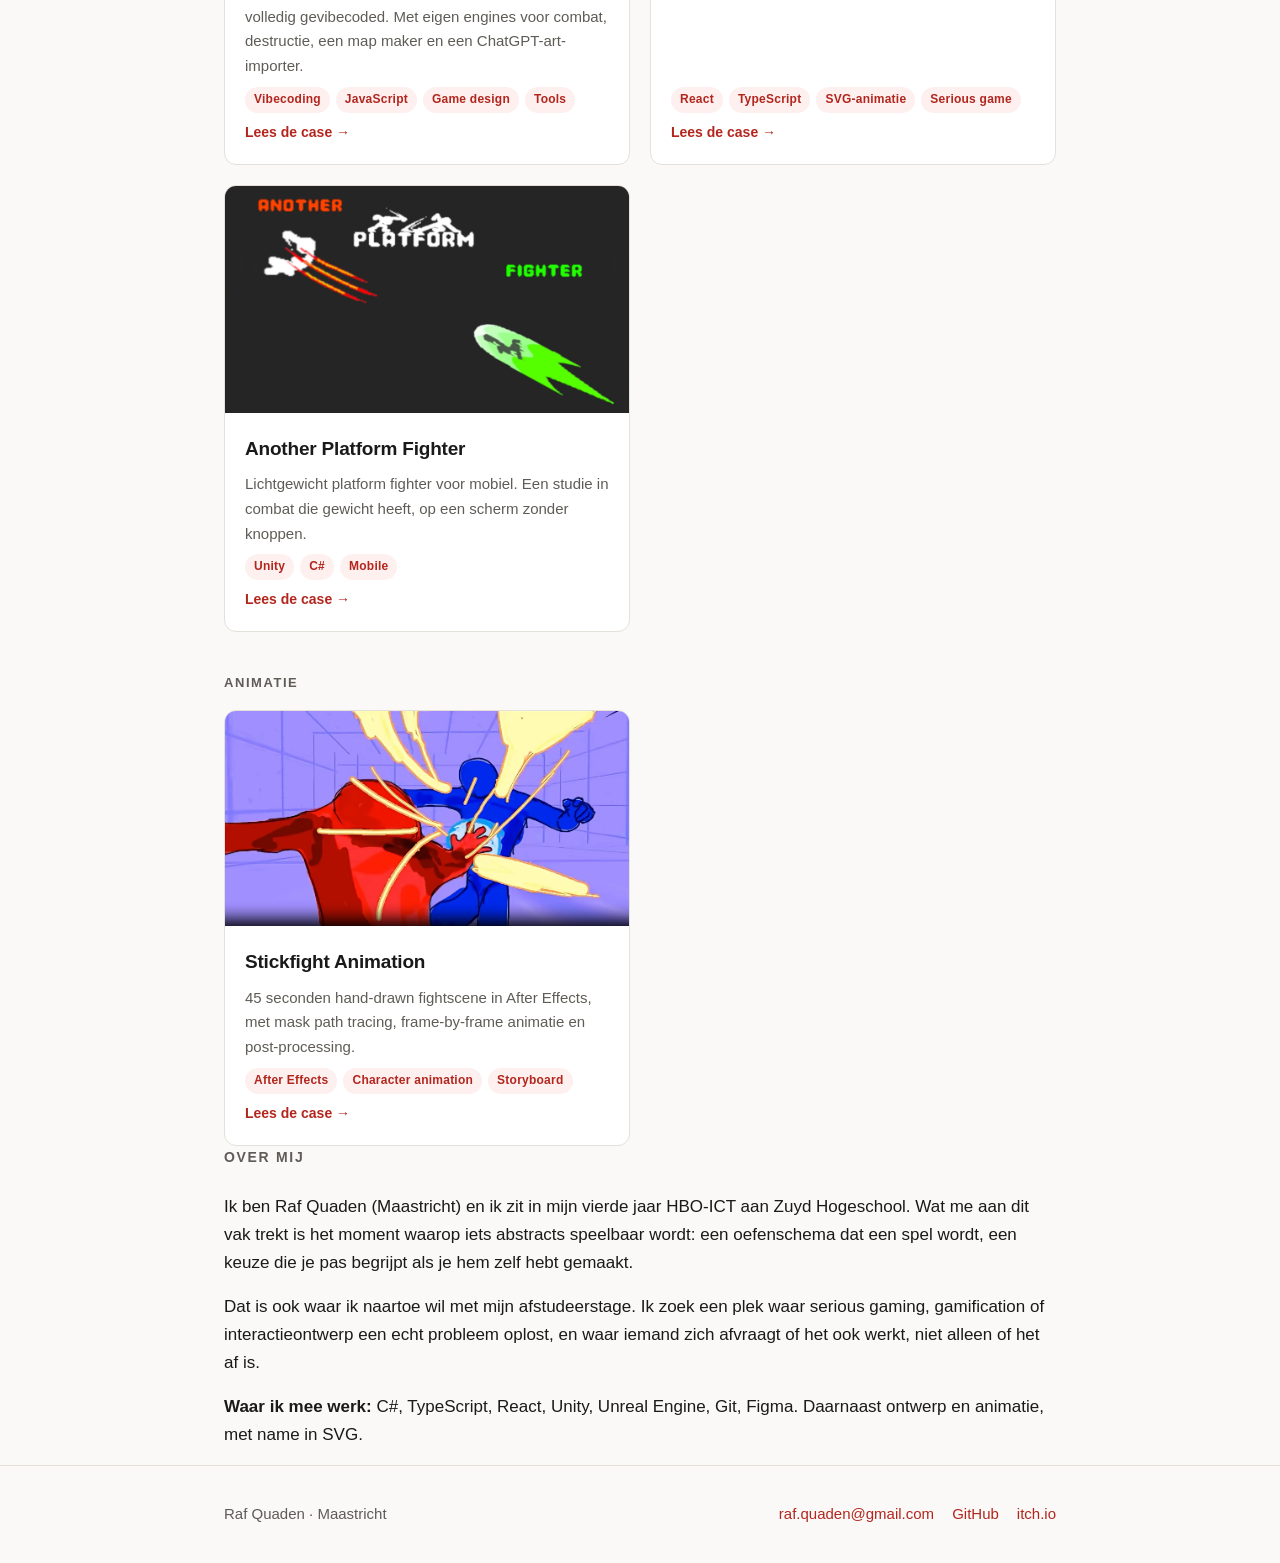
==== commit 7c02e544: "Overclash case page (NL + EN) with gameplay clips and screenshots Co-Authored-By: Claude Opus 5.5 <n" ====
--- a/index.html
+++ b/index.html
@@ -83,6 +83,23 @@
     <div class="werk-group">
       <h3>Game</h3>
       <div class="cards">
+
+        <a class="card" href="overclash.html">
+          <img class="card__img" src="overclash/card.jpg" alt="Screenshot van een gevecht in Overclash" loading="lazy">
+          <div class="card__body">
+            <div class="card__title">Overclash</div>
+            <p class="card__desc">
+              Monster-catching RPG met real-time gevechten, volledig gevibecoded. Met eigen engines voor combat, destructie, een map maker en een ChatGPT-art-importer.
+            </p>
+            <div class="tags">
+              <span class="tag">Vibecoding</span>
+              <span class="tag">JavaScript</span>
+              <span class="tag">Game design</span>
+              <span class="tag">Tools</span>
+            </div>
+            <div class="card__more">Lees de case →</div>
+          </div>
+        </a>
 
         <a class="card" href="childjourney.html">
           <img class="card__img" src="svg/Screenshot%202026-08-30%20130028.png" alt="Screenshot van Childjourney">
